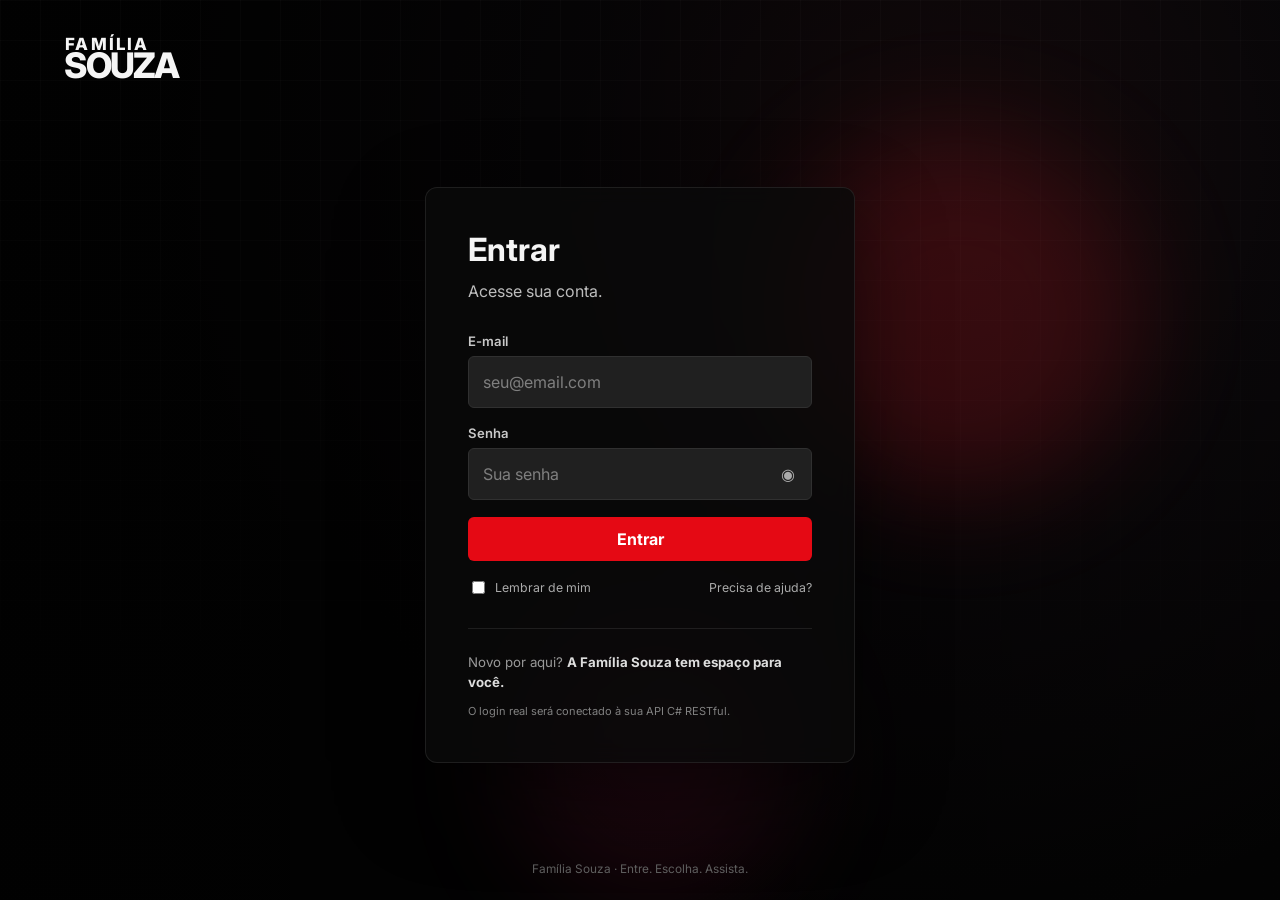
==== familia-souza-frontend/index.html @ 093c820e "Add files via upload" ====
<!DOCTYPE html>
<html lang="pt-BR">
<head>
  <meta charset="UTF-8" />
  <meta name="viewport" content="width=device-width, initial-scale=1.0" />
  <meta name="theme-color" content="#080808" />
  <title>Família Souza — Entrar</title>
  <link rel="preconnect" href="https://fonts.googleapis.com" />
  <link rel="preconnect" href="https://fonts.gstatic.com" crossorigin />
  <link href="https://fonts.googleapis.com/css2?family=Inter:wght@400;500;600;700;800&display=swap" rel="stylesheet" />
  <link rel="stylesheet" href="css/style.css" />
</head>
<body class="login-page">
  <main class="login-shell">
    <div class="login-overlay"></div>

    <header class="login-header">
      <a class="brand brand-large" href="index.html" aria-label="Família Souza">
        <span>FAMÍLIA</span>
        <strong>SOUZA</strong>
      </a>
    </header>

    <section class="login-card" aria-labelledby="login-title">
      <h1 id="login-title">Entrar</h1>
      <p class="login-subtitle">Acesse sua conta.</p>

      <form id="loginForm" class="login-form" novalidate>
        <label class="field">
          <span>E-mail</span>
          <input id="email" name="email" type="email" autocomplete="email" placeholder="seu@email.com" required />
        </label>

        <label class="field">
          <span>Senha</span>
          <div class="password-wrap">
            <input id="password" name="password" type="password" autocomplete="current-password" placeholder="Sua senha" required minlength="4" />
            <button id="togglePassword" class="ghost-icon" type="button" aria-label="Mostrar senha" title="Mostrar senha">◉</button>
          </div>
        </label>

        <div id="loginError" class="form-message error" role="alert" hidden></div>

        <button class="primary-button full" type="submit">Entrar</button>

        <div class="login-options">
          <label class="checkbox-label">
            <input id="rememberMe" type="checkbox" />
            <span>Lembrar de mim</span>
          </label>
          <a href="#" id="forgotPassword">Precisa de ajuda?</a>
        </div>
      </form>

      <div class="login-footer-copy">
        <p>Novo por aqui? <strong>A Família Souza tem espaço para você.</strong></p>
        <small>O login real será conectado à sua API C# RESTful.</small>
      </div>
    </section>

    <footer class="site-footer">Família Souza · Entre. Escolha. Assista.</footer>
  </main>

  <script src="js/config.js"></script>
  <script src="js/auth.js"></script>
</body>
</html>
---- familia-souza-frontend/css/style.css ----
:root {
  --bg: #080808;
  --panel: #111111;
  --panel-2: #181818;
  --text: #f5f5f5;
  --muted: #aaa;
  --muted-2: #747474;
  --line: rgba(255, 255, 255, .09);
  --accent: #e50914;
  --accent-2: #ff2a33;
  --radius: 10px;
}

* { box-sizing: border-box; }
html { scroll-behavior: smooth; }
body {
  margin: 0;
  background: var(--bg);
  color: var(--text);
  font-family: Inter, Arial, sans-serif;
  -webkit-font-smoothing: antialiased;
}
button, input { font: inherit; }
a { color: inherit; text-decoration: none; }
button { border: 0; cursor: pointer; }

/* Branding */
.brand { display: inline-flex; flex-direction: column; line-height: .84; letter-spacing: -.045em; }
.brand span { font-size: .72rem; font-weight: 800; letter-spacing: .13em; margin-left: .07em; }
.brand strong { font-size: 1.55rem; font-weight: 800; letter-spacing: -.055em; }
.brand-large span { font-size: 1.05rem; }
.brand-large strong { font-size: 2.2rem; }

/* Login */
.login-page {
  min-height: 100vh;
  background:
    linear-gradient(90deg, rgba(0,0,0,.86) 0%, rgba(0,0,0,.76) 48%, rgba(0,0,0,.62) 100%),
    radial-gradient(circle at 73% 18%, #391b20 0%, #171116 30%, #080808 64%);
}
.login-shell { min-height: 100vh; position: relative; overflow: hidden; }
.login-shell::before,
.login-shell::after {
  content: "";
  position: absolute;
  border-radius: 50%;
  filter: blur(55px);
  opacity: .32;
  pointer-events: none;
}
.login-shell::before { width: 360px; height: 360px; background: #8a151d; right: 11%; top: 15%; }
.login-shell::after { width: 280px; height: 280px; background: #4b0f23; right: 38%; bottom: 0; }
.login-overlay { position: absolute; inset: 0; background-image: linear-gradient(rgba(255,255,255,.018) 1px, transparent 1px), linear-gradient(90deg, rgba(255,255,255,.018) 1px, transparent 1px); background-size: 40px 40px; mask-image: linear-gradient(to bottom, black, transparent); }
.login-header { position: relative; z-index: 2; padding: 34px 5vw; }
.login-card {
  position: relative; z-index: 2; width: min(430px, calc(100vw - 40px)); margin: 8vh auto 80px; padding: 42px;
  background: rgba(10,10,10,.83); border: 1px solid var(--line); border-radius: 12px; box-shadow: 0 30px 90px rgba(0,0,0,.48); backdrop-filter: blur(12px);
}
.login-card h1 { margin: 0 0 10px; font-size: 2rem; }
.login-subtitle { color: #bdbdbd; line-height: 1.5; margin: 0 0 30px; }
.login-form { display: grid; gap: 17px; }
.field { display: grid; gap: 7px; }
.field > span { color: #c8c8c8; font-size: .82rem; font-weight: 600; }
.field input {
  width: 100%; padding: 15px 14px; color: white; background: #202020; border: 1px solid #303030; border-radius: 6px; outline: none; transition: .2s ease;
}
.field input::placeholder { color: #7f7f7f; }
.field input:focus { border-color: #707070; box-shadow: 0 0 0 3px rgba(229,9,20,.12); }
.password-wrap { position: relative; }
.password-wrap input { padding-right: 44px; }
.ghost-icon { position: absolute; right: 8px; top: 50%; transform: translateY(-50%); width: 32px; height: 32px; border-radius: 5px; background: transparent; color: #aaa; }
.ghost-icon:hover { color: white; background: #2a2a2a; }
.primary-button, .secondary-button {
  min-height: 44px; padding: 0 19px; border-radius: 6px; font-weight: 700; display: inline-flex; align-items: center; justify-content: center; gap: 7px; transition: .2s ease; white-space: nowrap;
}
.primary-button { color: white; background: var(--accent); }
.primary-button:hover { background: var(--accent-2); transform: translateY(-1px); }
.secondary-button { color: white; background: rgba(255,255,255,.14); }
.secondary-button:hover { background: rgba(255,255,255,.22); }
.full { width: 100%; }
.login-options { display: flex; align-items: center; justify-content: space-between; gap: 12px; font-size: .77rem; color: #aaa; }
.login-options a:hover { color: white; text-decoration: underline; }
.checkbox-label { display: inline-flex; align-items: center; gap: 7px; cursor: pointer; }
.checkbox-label input { accent-color: var(--accent); }
.login-footer-copy { border-top: 1px solid var(--line); margin-top: 31px; padding-top: 24px; color: #818181; font-size: .83rem; line-height: 1.5; }
.login-footer-copy p { margin: 0 0 8px; color: #999; }
.login-footer-copy strong { color: #ddd; }
.site-footer { position: absolute; bottom: 24px; left: 0; right: 0; text-align: center; color: #5f5f5f; font-size: .74rem; z-index: 2; }
.form-message { padding: 11px 12px; border-radius: 6px; font-size: .82rem; line-height: 1.4; }
.form-message.error { color: #ffc6ca; background: rgba(229,9,20,.12); border: 1px solid rgba(229,9,20,.3); }

/* App */
.app-page { background: var(--bg); }
.app-shell { min-height: 100vh; }
.navbar { position: fixed; z-index: 30; left: 0; right: 0; top: 0; height: 72px; padding: 0 4vw; display: flex; align-items: center; gap: 34px; transition: background .2s ease, box-shadow .2s ease; }
.navbar.scrolled { background: rgba(8,8,8,.93); box-shadow: 0 8px 25px rgba(0,0,0,.2); backdrop-filter: blur(10px); }
.brand-nav { flex: 0 0 auto; }
.brand-nav span { font-size: .48rem; }
.brand-nav strong { font-size: 1.25rem; }
.main-nav { display: flex; align-items: center; gap: 20px; font-size: .84rem; color: #bcbcbc; }
.main-nav a { transition: color .2s ease; }
.main-nav a:hover, .main-nav a.active { color: white; }
.nav-actions { margin-left: auto; display: flex; align-items: center; gap: 12px; }
.icon-button, .profile-button { background: transparent; color: white; }
.icon-button { font-size: 1.72rem; line-height: 1; width: 38px; height: 38px; }
.profile-button { display: flex; align-items: center; gap: 8px; border-radius: 8px; padding: 4px; }
.profile-avatar { width: 30px; height: 30px; border-radius: 5px; display: grid; place-items: center; background: linear-gradient(135deg, #752027, #2f1016); border: 1px solid rgba(255,255,255,.15); font-size: .66rem; font-weight: 800; }
.profile-name { font-size: .77rem; font-weight: 600; }
.chevron { color: #aaa; font-size: 1rem; }
.profile-menu-wrap { position: relative; }
.profile-menu { position: absolute; top: calc(100% + 10px); right: 0; width: 180px; background: #151515; border: 1px solid var(--line); border-radius: 8px; box-shadow: 0 20px 50px rgba(0,0,0,.4); overflow: hidden; }
.profile-menu a, .profile-menu button { width: 100%; display: block; padding: 12px 14px; color: #ddd; background: transparent; text-align: left; font-size: .82rem; }
.profile-menu a:hover, .profile-menu button:hover { background: #232323; color: white; }

.hero { position: relative; min-height: 78vh; display: flex; align-items: flex-end; padding: 10vh 6vw 10vh; overflow: hidden; background:
  radial-gradient(circle at 75% 35%, rgba(154,24,38,.75) 0, rgba(74,19,30,.50) 21%, transparent 47%),
  linear-gradient(90deg, #080808 0%, #0b090a 37%, rgba(15,7,10,.67) 64%, #080808 100%);
}
.hero::before { content: ""; position: absolute; inset: 0; background: linear-gradient(180deg, rgba(8,8,8,.15) 35%, #080808 100%); }
.hero::after { content: ""; position: absolute; width: 45vw; height: 45vw; right: 2vw; top: 6vh; border-radius: 50%; border: 1px solid rgba(255,255,255,.05); box-shadow: 0 0 0 75px rgba(255,255,255,.015), 0 0 0 150px rgba(255,255,255,.008); }
.hero-content { position: relative; z-index: 2; max-width: 620px; }
.eyebrow, .section-kicker { margin: 0 0 12px; color: #c2c2c2; font-size: .72rem; font-weight: 800; letter-spacing: .18em; }
.hero h1 { margin: 0; font-size: clamp(2.4rem, 5vw, 5.1rem); line-height: .99; letter-spacing: -.055em; max-width: 820px; }
.hero h1 span { color: #ddd; }
.hero-copy { max-width: 560px; margin: 22px 0 0; color: #c0c0c0; line-height: 1.65; font-size: .98rem; }
.hero-meta { display: flex; flex-wrap: wrap; gap: 10px; margin: 19px 0 26px; color: #ddd; font-size: .76rem; }
.hero-meta span:not(:last-child)::after { content: "•"; margin-left: 10px; color: #777; }
.hero-actions { display: flex; gap: 9px; }
.hero-fade { position: absolute; z-index: 1; inset: auto 0 0; height: 35%; background: linear-gradient(180deg, transparent, #080808); }
.hero-side-fade { position: absolute; z-index: 1; inset: 0 0 0 auto; width: 38%; background: linear-gradient(90deg, transparent, rgba(8,8,8,.45), #080808); }

.content-section { position: relative; z-index: 3; padding: 8px 4vw 17px; }
.section-heading { display: flex; align-items: end; justify-content: space-between; gap: 20px; margin-bottom: 12px; }
.section-heading h2 { margin: 0; font-size: clamp(1.05rem, 1.8vw, 1.45rem); letter-spacing: -.025em; }
.section-kicker { margin-bottom: 4px; color: #777; font-size: .6rem; }
.text-button { color: #aaa; background: transparent; font-size: .75rem; }
.text-button:hover { color: white; }
.movie-row { display: grid; grid-auto-flow: column; grid-auto-columns: minmax(155px, 18vw); gap: 10px; overflow-x: auto; padding: 4px 0 15px; scrollbar-width: none; }
.movie-row::-webkit-scrollbar { display: none; }
.movie-card { position: relative; min-width: 0; aspect-ratio: 2 / 3; border-radius: 7px; overflow: hidden; background: #161616; border: 1px solid rgba(255,255,255,.05); cursor: pointer; transform-origin: center bottom; transition: transform .22s ease, box-shadow .22s ease; }
.movie-card:hover { transform: scale(1.045) translateY(-4px); box-shadow: 0 20px 40px rgba(0,0,0,.45); z-index: 4; }
.movie-art { position: absolute; inset: 0; padding: 15px; display: flex; align-items: flex-end; background: linear-gradient(150deg, var(--c1), var(--c2) 58%, #090909); }
.movie-art::before { content: ""; position: absolute; inset: 0; background: radial-gradient(circle at 74% 20%, rgba(255,255,255,.20), transparent 28%); mix-blend-mode: screen; }
.movie-art::after { content: ""; position: absolute; inset: 0; background: linear-gradient(180deg, transparent 30%, rgba(0,0,0,.75)); }
.movie-art .poster-title { position: relative; z-index: 1; font-size: 1.06rem; font-weight: 800; line-height: 1; max-width: 92%; letter-spacing: -.04em; }
.movie-card .card-badge { position: absolute; z-index: 2; top: 9px; left: 9px; padding: 4px 6px; border-radius: 4px; background: rgba(0,0,0,.62); border: 1px solid rgba(255,255,255,.09); font-size: .58rem; font-weight: 800; }
.movie-card .card-actions { position: absolute; z-index: 3; inset: auto 8px 8px; display: flex; justify-content: space-between; gap: 7px; opacity: 0; transform: translateY(5px); transition: .2s ease; }
.movie-card:hover .card-actions { opacity: 1; transform: translateY(0); }
.card-mini-btn { width: 34px; height: 34px; border-radius: 50%; background: rgba(0,0,0,.72); color: white; border: 1px solid rgba(255,255,255,.18); }
.card-mini-btn:hover { background: white; color: black; }
.progress-bar { position: absolute; z-index: 3; bottom: 0; left: 0; right: 0; height: 4px; background: rgba(255,255,255,.18); }
.progress-bar span { display: block; height: 100%; background: var(--accent); }
.list-count { color: #686868; font-size: .7rem; }
.empty-state { border: 1px dashed #242424; border-radius: 10px; padding: 35px; text-align: center; color: #777; }
.empty-icon { width: 42px; height: 42px; margin: 0 auto 10px; display: grid; place-items: center; border-radius: 50%; background: #171717; color: #aaa; font-size: 1.4rem; }
.empty-state h3 { margin: 0 0 7px; color: #ddd; font-size: 1rem; }
.empty-state p { margin: 0; font-size: .8rem; }

.app-footer { margin-top: 50px; padding: 45px 4vw 55px; display: flex; align-items: end; justify-content: space-between; gap: 25px; border-top: 1px solid var(--line); color: #656565; font-size: .73rem; }
.brand-footer span { font-size: .43rem; }
.brand-footer strong { font-size: 1.1rem; }
.app-footer p { margin: 8px 0 0; }

/* Search */
.search-panel { position: fixed; z-index: 100; inset: 0; background: rgba(0,0,0,.90); backdrop-filter: blur(12px); }
.search-panel-inner { position: relative; width: min(820px, calc(100vw - 40px)); margin: 15vh auto 0; }
.search-panel input { width: 100%; padding: 14px 52px 14px 0; color: white; background: transparent; border: 0; border-bottom: 1px solid #464646; outline: none; font-size: clamp(1.45rem, 3vw, 2rem); }
.search-results { display: grid; grid-template-columns: repeat(3, minmax(0,1fr)); gap: 10px; padding-top: 20px; }
.close-button { position: absolute; z-index: 2; top: -5px; right: 0; background: transparent; color: white; font-size: 2rem; line-height: 1; }
.search-results .result-card { min-height: 180px; padding: 16px; border-radius: 8px; background: #151515; border: 1px solid var(--line); cursor: pointer; }
.result-card:hover { background: #1e1e1e; }
.result-card h3 { margin: 0 0 6px; font-size: .92rem; }
.result-card p { margin: 0; color: #888; font-size: .72rem; line-height: 1.5; }

/* Modal */
.modal { position: fixed; z-index: 90; inset: 0; display: grid; place-items: center; padding: 25px; }
.modal-backdrop { position: absolute; inset: 0; background: rgba(0,0,0,.76); backdrop-filter: blur(5px); }
.movie-modal-card { position: relative; z-index: 1; overflow: hidden; width: min(860px, 100%); background: #151515; border: 1px solid var(--line); border-radius: 12px; box-shadow: 0 30px 90px rgba(0,0,0,.55); }
.modal-art { height: 270px; background: linear-gradient(120deg, #3a1118, #0c0c0c 75%); }
.modal-body { padding: 25px; }
.modal-body h2 { margin: 0 0 8px; font-size: 1.9rem; letter-spacing: -.05em; }
.modal-body > p:not(.eyebrow):not(.modal-meta) { color: #b8b8b8; max-width: 720px; line-height: 1.65; font-size: .87rem; }
.modal-meta { color: #d5d5d5; font-size: .73rem; margin: 0 0 12px; }
.modal-actions { display: flex; gap: 9px; margin-top: 20px; }
.modal-close { top: 15px; right: 17px; width: 35px; height: 35px; border-radius: 50%; background: rgba(0,0,0,.55); font-size: 1.5rem; }

.toast { position: fixed; z-index: 150; right: 24px; bottom: 24px; max-width: min(360px, calc(100vw - 48px)); padding: 12px 15px; border-radius: 7px; background: #eee; color: #111; font-size: .78rem; box-shadow: 0 15px 35px rgba(0,0,0,.4); transform: translateY(20px); opacity: 0; pointer-events: none; transition: .22s ease; }
.toast.show { transform: translateY(0); opacity: 1; }

[hidden] { display: none !important; }

@media (max-width: 800px) {
  .navbar { gap: 17px; padding: 0 20px; }
  .main-nav { display: none; }
  .profile-name, .chevron { display: none; }
  .hero { min-height: 71vh; padding: 18vh 20px 9vh; }
  .hero-content { max-width: 100%; }
  .hero h1 { font-size: clamp(2.5rem, 11vw, 4rem); }
  .hero-copy { font-size: .86rem; }
  .content-section { padding-inline: 20px; }
  .movie-row { grid-auto-columns: 150px; }
  .search-results { grid-template-columns: 1fr 1fr; }
  .app-footer { padding-inline: 20px; }
}

@media (max-width: 520px) {
  .login-header { padding: 24px 24px; }
  .login-card { margin-top: 4vh; padding: 28px 22px; }
  .login-options { align-items: flex-start; flex-direction: column; }
  .hero-actions { flex-direction: column; align-items: stretch; max-width: 260px; }
  .hero-meta { gap: 7px; }
  .hero-meta span:not(:last-child)::after { margin-left: 7px; }
  .search-results { grid-template-columns: 1fr; }
  .modal { padding: 12px; }
  .modal-art { height: 200px; }
  .modal-actions { flex-direction: column; }
}
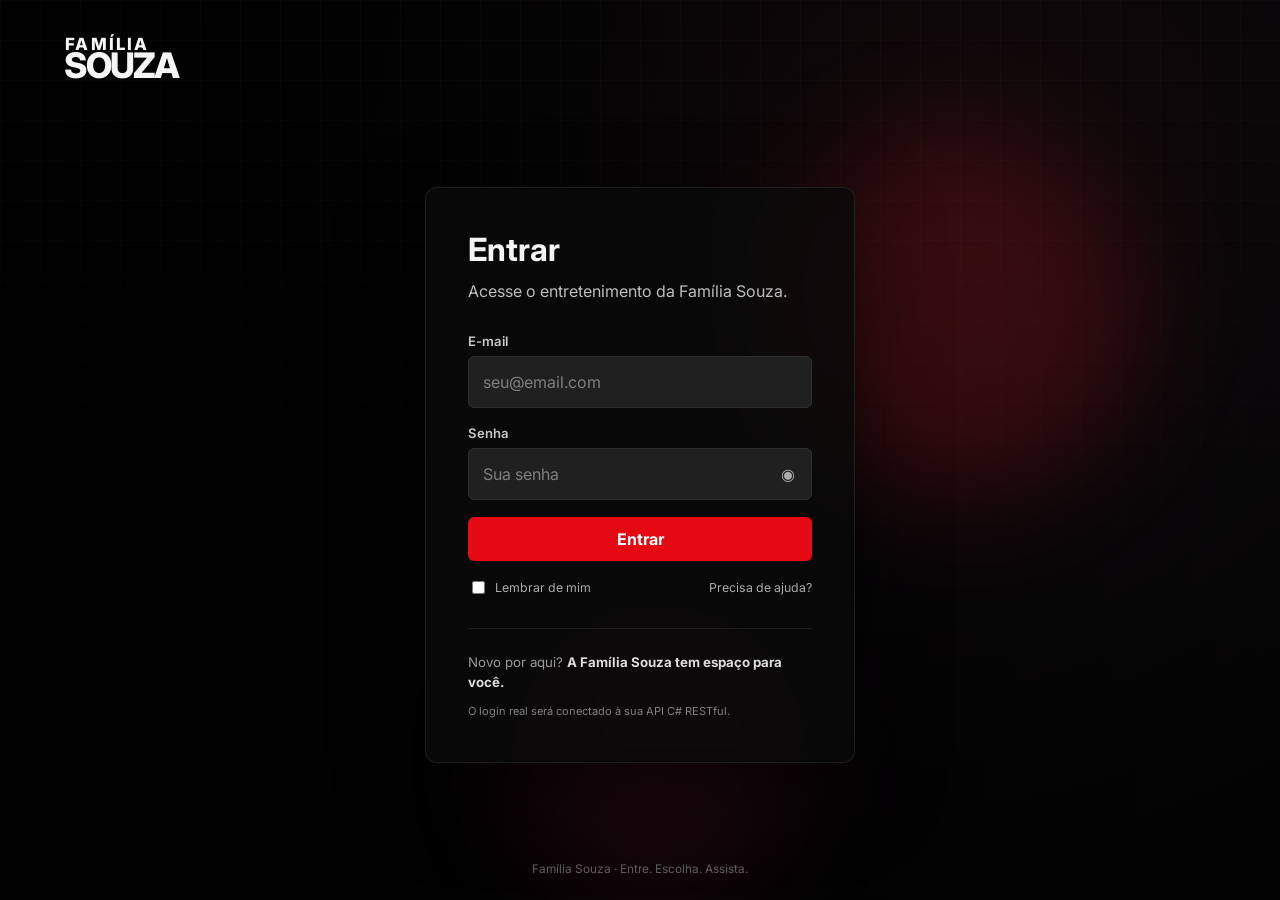
==== commit 86bc5d89: "Add files via upload" ====
--- a/familia-souza-frontend/index.html
+++ b/familia-souza-frontend/index.html
@@ -23,7 +23,7 @@
 
     <section class="login-card" aria-labelledby="login-title">
       <h1 id="login-title">Entrar</h1>
-      <p class="login-subtitle">Acesse sua conta.</p>
+      <p class="login-subtitle">Acesse o entretenimento da Família Souza.</p>
 
       <form id="loginForm" class="login-form" novalidate>
         <label class="field">
@@ -34,7 +34,7 @@
         <label class="field">
           <span>Senha</span>
           <div class="password-wrap">
-            <input id="password" name="password" type="password" autocomplete="current-password" placeholder="Sua senha" required minlength="4" />
+            <input id="password" name="password" type="password" autocomplete="current-password" placeholder="Sua senha" required minlength="6" />
             <button id="togglePassword" class="ghost-icon" type="button" aria-label="Mostrar senha" title="Mostrar senha">◉</button>
           </div>
         </label>
@@ -64,4 +64,4 @@
   <script src="js/config.js"></script>
   <script src="js/auth.js"></script>
 </body>
-</html>
+</html>
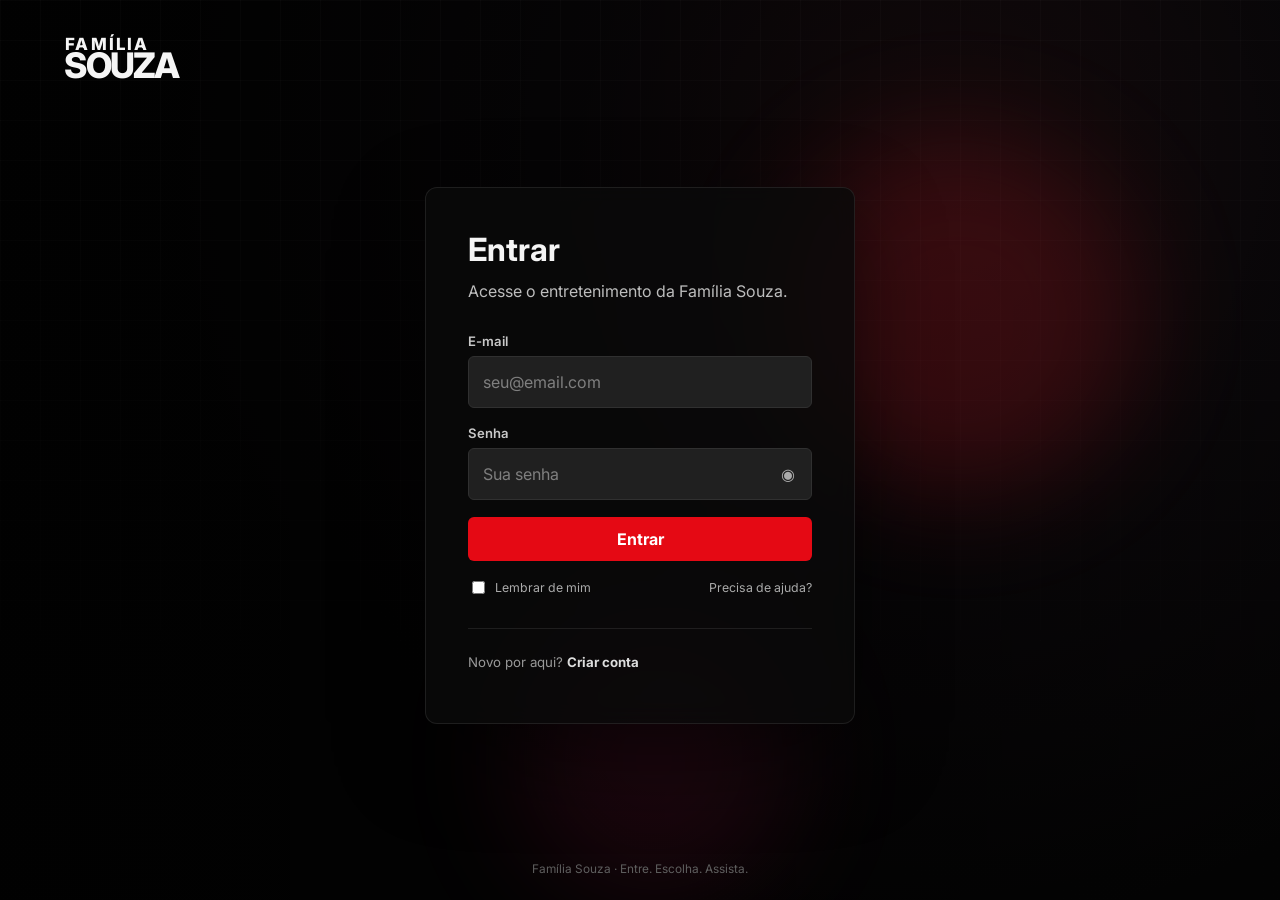
==== commit 46aa2eec: "Add files via upload Some Changes On FrontEnd" ====
--- a/familia-souza-frontend/index.html
+++ b/familia-souza-frontend/index.html
@@ -53,8 +53,7 @@
       </form>
 
       <div class="login-footer-copy">
-        <p>Novo por aqui? <strong>A Família Souza tem espaço para você.</strong></p>
-        <small>O login real será conectado à sua API C# RESTful.</small>
+        <p>Novo por aqui? <a href="register.html"><strong>Criar conta</strong></a></p>
       </div>
     </section>
 
--- a/familia-souza-frontend/css/style.css
+++ b/familia-souza-frontend/css/style.css
@@ -181,11 +181,39 @@
 .modal-body h2 { margin: 0 0 8px; font-size: 1.9rem; letter-spacing: -.05em; }
 .modal-body > p:not(.eyebrow):not(.modal-meta) { color: #b8b8b8; max-width: 720px; line-height: 1.65; font-size: .87rem; }
 .modal-meta { color: #d5d5d5; font-size: .73rem; margin: 0 0 12px; }
-.modal-actions { display: flex; gap: 9px; margin-top: 20px; }
+.modal-actions { display: flex; gap: 9px; margin-top: 20px; flex-wrap: wrap; }
+.modal-watch-buttons { display: flex; gap: 9px; flex-wrap: wrap; }
 .modal-close { top: 15px; right: 17px; width: 35px; height: 35px; border-radius: 50%; background: rgba(0,0,0,.55); font-size: 1.5rem; }
 
 .toast { position: fixed; z-index: 150; right: 24px; bottom: 24px; max-width: min(360px, calc(100vw - 48px)); padding: 12px 15px; border-radius: 7px; background: #eee; color: #111; font-size: .78rem; box-shadow: 0 15px 35px rgba(0,0,0,.4); transform: translateY(20px); opacity: 0; pointer-events: none; transition: .22s ease; }
 .toast.show { transform: translateY(0); opacity: 1; }
+
+/* Configurações */
+.settings-card { position: relative; z-index: 1; width: min(420px, 100%); background: #151515; border: 1px solid var(--line); border-radius: 12px; box-shadow: 0 30px 90px rgba(0,0,0,.55); padding: 30px; }
+.settings-card h2 { margin: 6px 0 22px; font-size: 1.5rem; letter-spacing: -.03em; }
+.settings-field { display: flex; align-items: center; justify-content: space-between; gap: 12px; padding: 13px 0; border-bottom: 1px solid var(--line); }
+.settings-field span { color: #999; font-size: .82rem; }
+.settings-field strong { font-weight: 600; font-size: .9rem; }
+.settings-note { color: #777; font-size: .78rem; margin: 16px 0 22px; line-height: 1.5; }
+
+/* Página de catálogo completo */
+.catalog-header { padding: 110px 4vw 20px; }
+.catalog-header h1 { margin: 0 0 6px; font-size: clamp(1.6rem, 3vw, 2.3rem); letter-spacing: -.03em; }
+.catalog-header p { margin: 0; color: #999; font-size: .85rem; }
+.catalog-filters { display: flex; gap: 8px; padding: 0 4vw 20px; flex-wrap: wrap; align-items: center; }
+.catalog-filters button { padding: 9px 16px; border-radius: 20px; background: #181818; color: #ccc; border: 1px solid var(--line); font-size: .8rem; font-weight: 600; }
+.catalog-filters button.active { background: white; color: #111; }
+.genre-dropdown { position: relative; margin-left: auto; }
+.genre-dropdown-toggle { display: inline-flex; align-items: center; gap: 8px; padding: 9px 16px; border-radius: 20px; background: #181818; color: #ccc; border: 1px solid var(--line); font-size: .8rem; font-weight: 600; }
+.genre-dropdown-toggle .chevron { color: #aaa; font-size: .95rem; line-height: 1; }
+.genre-dropdown-menu { position: absolute; z-index: 20; top: calc(100% + 8px); right: 0; min-width: 210px; max-height: 320px; overflow-y: auto; background: #151515; border: 1px solid var(--line); border-radius: 8px; box-shadow: 0 20px 50px rgba(0,0,0,.4); }
+.genre-dropdown-menu button { width: 100%; display: block; padding: 11px 14px; color: #ddd; background: transparent; text-align: left; font-size: .82rem; }
+.genre-dropdown-menu button:hover { background: #232323; color: white; }
+.genre-dropdown-menu button.active { color: white; font-weight: 700; background: #202020; }
+.catalog-grid { display: grid; grid-template-columns: repeat(auto-fill, minmax(155px, 1fr)); gap: 14px; padding: 0 4vw 30px; }
+.catalog-grid .movie-card { aspect-ratio: 2 / 3; }
+.catalog-empty { padding: 60px 4vw; text-align: center; color: #777; }
+.load-more-wrap { display: flex; justify-content: center; padding: 10px 4vw 60px; }
 
 [hidden] { display: none !important; }
 
@@ -214,4 +242,4 @@
   .modal { padding: 12px; }
   .modal-art { height: 200px; }
   .modal-actions { flex-direction: column; }
-}
+}
